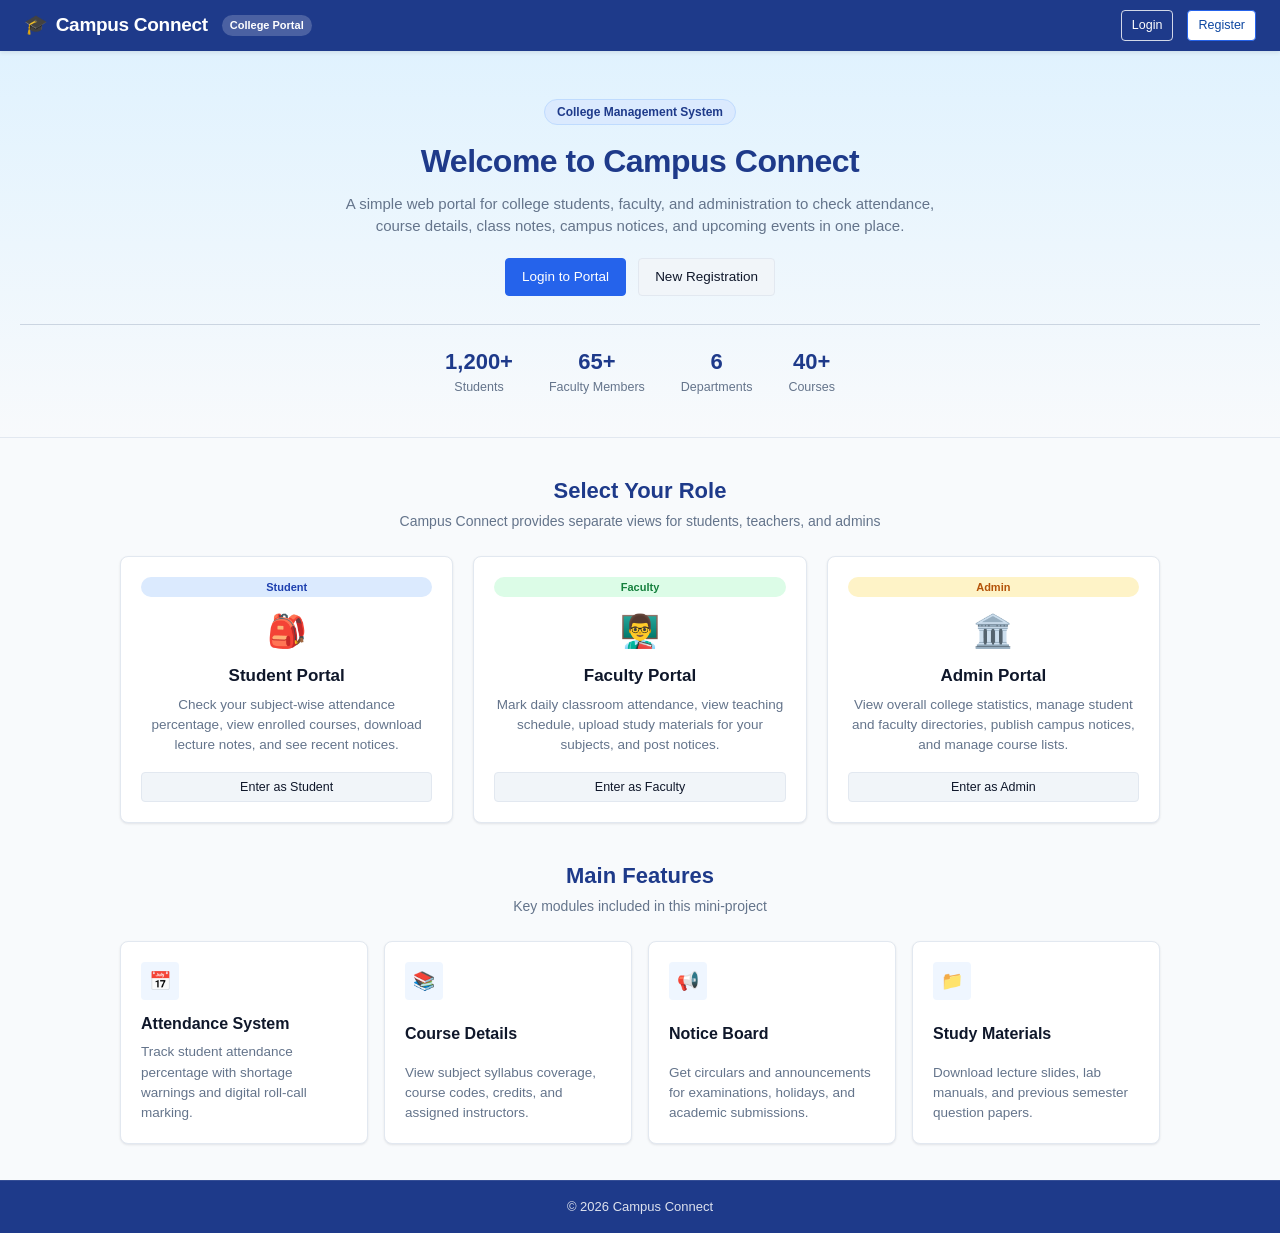
==== index.html @ 81082ef9 "Campus Connect 50% Frontend" ====
<!DOCTYPE html>
<html lang="en">

<head>
  <meta charset="UTF-8">
  <meta name="viewport" content="width=device-width, initial-scale=1.0">
  <title>Campus Connect - College Portal</title>
  <link rel="stylesheet" href="css/style.css?v=50">
</head>

<body>

  <!-- Topbar -->
  <header class="topbar">
    <div class="brand-wrap">
      <a href="index.html" class="logo">
        <span>🎓</span>
        <span>Campus Connect</span>
      </a>
      <span class="logo-badge">College Portal</span>
    </div>

    <div class="topbar-actions">
      <a href="login.html" class="btn btn-outline btn-sm">Login</a>
      <a href="register.html" class="btn btn-filled btn-sm" style="background: #ffffff; color: #0d47a1;">Register</a>
    </div>
  </header>

  <!-- Hero Section -->
  <section class="hero">
    <span class="hero-pill">College Management System</span>
    <h2>Welcome to Campus Connect</h2>
    <p>
      A simple web portal for college students, faculty, and administration to check attendance,
      course details, class notes, campus notices, and upcoming events in one place.
    </p>

    <div class="hero-btns">
      <a href="login.html" class="btn btn-filled">Login to Portal</a>
      <a href="register.html" class="btn btn-secondary">New Registration</a>
    </div>

    <!-- Quick Stats Strip -->
    <div class="stats-strip">
      <div class="stat-item">
        <div class="stat-number">1,200+</div>
        <div class="stat-label">Students</div>
      </div>
      <div class="stat-item">
        <div class="stat-number">65+</div>
        <div class="stat-label">Faculty Members</div>
      </div>
      <div class="stat-item">
        <div class="stat-number">6</div>
        <div class="stat-label">Departments</div>
      </div>
      <div class="stat-item">
        <div class="stat-number">40+</div>
        <div class="stat-label">Courses</div>
      </div>
    </div>
  </section>

  <!-- Three Roles Section -->
  <section class="home-section">
    <div class="section-title">
      <h3>Select Your Role</h3>
      <p>Campus Connect provides separate views for students, teachers, and admins</p>
    </div>

    <div class="grid-3">
      <!-- Student Role Card -->
      <div class="role-card">
        <span class="role-badge-tag tag-student">Student</span>
        <div style="font-size: 32px; margin-bottom: 8px;">🎒</div>
        <h4>Student Portal</h4>
        <p>Check your subject-wise attendance percentage, view enrolled courses, download lecture notes, and see recent
          notices.</p>
        <a href="login.html" class="btn btn-secondary btn-sm full-width"
          onclick="localStorage.setItem('campus_role', 'student')">Enter as Student</a>
      </div>

      <!-- Faculty Role Card -->
      <div class="role-card">
        <span class="role-badge-tag tag-faculty">Faculty</span>
        <div style="font-size: 32px; margin-bottom: 8px;">👨‍🏫</div>
        <h4>Faculty Portal</h4>
        <p>Mark daily classroom attendance, view teaching schedule, upload study materials for your subjects, and post
          notices.</p>
        <a href="login.html" class="btn btn-secondary btn-sm full-width"
          onclick="localStorage.setItem('campus_role', 'faculty')">Enter as Faculty</a>
      </div>

      <!-- Admin Role Card -->
      <div class="role-card">
        <span class="role-badge-tag tag-admin">Admin</span>
        <div style="font-size: 32px; margin-bottom: 8px;">🏛️</div>
        <h4>Admin Portal</h4>
        <p>View overall college statistics, manage student and faculty directories, publish campus notices, and manage
          course lists.</p>
        <a href="login.html" class="btn btn-secondary btn-sm full-width"
          onclick="localStorage.setItem('campus_role', 'admin')">Enter as Admin</a>
      </div>
    </div>
  </section>

  <!-- Features Section -->
  <section class="home-section" style="padding-top: 0;">
    <div class="section-title">
      <h3>Main Features</h3>
      <p>Key modules included in this mini-project</p>
    </div>

    <div class="grid-4">
      <div class="feature-card">
        <div class="feature-icon">📅</div>
        <h4>Attendance System</h4>
        <p>Track student attendance percentage with shortage warnings and digital roll-call marking.</p>
      </div>

      <div class="feature-card">
        <div class="feature-icon">📚</div>
        <h4>Course Details</h4>
        <p>View subject syllabus coverage, course codes, credits, and assigned instructors.</p>
      </div>

      <div class="feature-card">
        <div class="feature-icon">📢</div>
        <h4>Notice Board</h4>
        <p>Get circulars and announcements for examinations, holidays, and academic submissions.</p>
      </div>

      <div class="feature-card">
        <div class="feature-icon">📁</div>
        <h4>Study Materials</h4>
        <p>Download lecture slides, lab manuals, and previous semester question papers.</p>
      </div>
    </div>
  </section>

  <!-- Footer -->
  <footer class="footer">
    <p>&copy; 2026 Campus Connect</p>
  </footer>

  <script src="js/script.js?v=50"></script>
</body>

</html>
---- css/style.css ----
/* =========================================================
   Campus Connect - College Portal Stylesheet
   Clean, modern, professional engineering mini-project UI.
   ========================================================= */

:root {
  --primary: #1e3a8a;        /* Deep Academic Navy */
  --primary-hover: #172554;  /* Darker Navy */
  --primary-light: #eff6ff;  /* Soft Blue Background Tint */
  --accent: #2563eb;         /* Clean Royal Blue Accent */
  --accent-hover: #1d4ed8;   /* Darker Blue */
  
  --bg-page: #f8fafc;        /* Slate 50 Neutral Background */
  --bg-card: #ffffff;        /* Pure White Card */
  --bg-subtle: #f1f5f9;      /* Slate 100 Background */
  
  --text-main: #0f172a;      /* Dark Slate Heading */
  --text-body: #334155;      /* Slate 700 Body Text */
  --text-muted: #64748b;     /* Slate 500 Subtitle / Label */
  
  --border: #e2e8f0;         /* Slate 200 Border */
  --border-focus: #3b82f6;   /* Focus Outline */
  
  --success: #15803d;        /* Forest Green */
  --success-bg: #dcfce7;     /* Light Green */
  --warning: #b45309;        /* Amber Orange */
  --warning-bg: #fef3c7;     /* Light Amber */
  --danger: #b91c1c;         /* Crimson Red */
  --danger-bg: #fee2e2;      /* Light Red */
  --info: #0369a1;           /* Ocean Blue */
  --info-bg: #e0f2fe;        /* Light Ocean */
  
  --radius-sm: 4px;
  --radius-md: 8px;
  --radius-lg: 12px;
  --radius-full: 9999px;
  
  --shadow-sm: 0 1px 3px rgba(15, 23, 42, 0.06), 0 1px 2px rgba(15, 23, 42, 0.04);
  --shadow-md: 0 4px 6px -1px rgba(15, 23, 42, 0.08), 0 2px 4px -2px rgba(15, 23, 42, 0.04);
}

/* Base Reset & Typography */
* {
  margin: 0;
  padding: 0;
  box-sizing: border-box;
  font-family: -apple-system, BlinkMacSystemFont, "Segoe UI", Roboto, "Helvetica Neue", Arial, sans-serif;
}

body {
  background-color: var(--bg-page);
  color: var(--text-body);
  line-height: 1.5;
  min-height: 100vh;
  display: flex;
  flex-direction: column;
  -webkit-font-smoothing: antialiased;
}

a {
  text-decoration: none;
  color: inherit;
}

/* =========================================================
   Topbar / Header
   ========================================================= */
.topbar {
  background-color: var(--primary);
  color: #ffffff;
  padding: 10px 24px;
  display: flex;
  align-items: center;
  justify-content: space-between;
  position: sticky;
  top: 0;
  z-index: 50;
  box-shadow: 0 2px 4px rgba(0, 0, 0, 0.08);
}

.brand-wrap,
.topbar-actions {
  display: flex;
  align-items: center;
  gap: 14px;
}

.logo {
  font-size: 19px;
  font-weight: 700;
  color: #ffffff;
  display: flex;
  align-items: center;
  gap: 8px;
  letter-spacing: -0.3px;
}

.logo-badge {
  font-size: 11px;
  font-weight: 600;
  background-color: rgba(255, 255, 255, 0.2);
  padding: 2px 8px;
  border-radius: var(--radius-full);
}

.menu-btn {
  font-size: 18px;
  cursor: pointer;
  display: none;
  background: rgba(255, 255, 255, 0.15);
  border: 1px solid rgba(255, 255, 255, 0.25);
  border-radius: var(--radius-sm);
  padding: 3px 8px;
  color: #ffffff;
  user-select: none;
}

.role-switch-box {
  display: flex;
  align-items: center;
  gap: 6px;
  background-color: rgba(255, 255, 255, 0.15);
  padding: 4px 10px;
  border-radius: var(--radius-full);
  font-size: 12.5px;
  border: 1px solid rgba(255, 255, 255, 0.2);
}

.role-switch-box select {
  background: transparent;
  color: #ffffff;
  border: none;
  font-weight: 600;
  cursor: pointer;
  outline: none;
  font-size: 12.5px;
}

.role-switch-box select option {
  color: var(--text-main);
  background: #ffffff;
}

.user-chip {
  display: flex;
  align-items: center;
  gap: 8px;
  background-color: rgba(255, 255, 255, 0.15);
  padding: 4px 12px;
  border-radius: var(--radius-full);
  font-size: 13px;
  border: 1px solid rgba(255, 255, 255, 0.2);
  transition: background-color 0.2s;
}

.user-chip:hover {
  background-color: rgba(255, 255, 255, 0.25);
}

.user-avatar-mini {
  width: 24px;
  height: 24px;
  background-color: #ffffff;
  color: var(--primary);
  border-radius: var(--radius-full);
  display: flex;
  align-items: center;
  justify-content: center;
  font-weight: 700;
  font-size: 12px;
}

/* =========================================================
   Buttons
   ========================================================= */
.btn {
  display: inline-flex;
  align-items: center;
  justify-content: center;
  gap: 6px;
  padding: 8px 16px;
  border-radius: var(--radius-sm);
  border: 1px solid transparent;
  font-size: 13.5px;
  font-weight: 500;
  cursor: pointer;
  transition: all 0.15s ease;
  user-select: none;
}

.btn:active {
  transform: translateY(1px);
}

.btn-primary,
.btn-filled {
  background-color: var(--accent);
  color: #ffffff;
  border-color: var(--accent);
}

.btn-primary:hover,
.btn-filled:hover {
  background-color: var(--accent-hover);
  border-color: var(--accent-hover);
}

.btn-secondary {
  background-color: var(--bg-subtle);
  color: var(--text-main);
  border: 1px solid var(--border);
}

.btn-secondary:hover {
  background-color: #e2e8f0;
  border-color: #cbd5e1;
}

.btn-outline {
  background: transparent;
  color: #ffffff;
  border: 1px solid rgba(255, 255, 255, 0.8);
}

.btn-outline:hover {
  background-color: #ffffff;
  color: var(--primary);
}

.btn-sm {
  padding: 5px 10px;
  font-size: 12.5px;
}

.btn-success { background-color: var(--success); color: #ffffff; }
.btn-success:hover { background-color: #166534; }

.btn-danger { background-color: var(--danger); color: #ffffff; }
.btn-danger:hover { background-color: #991b1b; }

.btn-warning { background-color: var(--warning); color: #ffffff; }
.btn-warning:hover { background-color: #92400e; }

.full-width {
  width: 100%;
}

/* =========================================================
   Home / Landing Page
   ========================================================= */
.hero {
  text-align: center;
  padding: 48px 20px 40px;
  background: linear-gradient(180deg, #e0f2fe 0%, #f8fafc 100%);
  border-bottom: 1px solid var(--border);
}

.hero-pill {
  display: inline-block;
  background-color: #dbeafe;
  color: var(--primary);
  font-size: 12px;
  font-weight: 600;
  padding: 3px 12px;
  border-radius: var(--radius-full);
  margin-bottom: 12px;
  border: 1px solid #bfdbfe;
}

.hero h2 {
  font-size: 32px;
  color: var(--primary);
  font-weight: 700;
  margin-bottom: 8px;
  letter-spacing: -0.5px;
}

.hero p {
  max-width: 620px;
  margin: 0 auto 20px auto;
  color: var(--text-muted);
  font-size: 15px;
}

.hero-btns {
  display: flex;
  gap: 12px;
  justify-content: center;
  margin-bottom: 28px;
}

.stats-strip {
  display: flex;
  justify-content: center;
  gap: 36px;
  padding-top: 20px;
  border-top: 1px solid #cbd5e1;
  flex-wrap: wrap;
}

.stat-item {
  text-align: center;
}

.stat-number {
  font-size: 22px;
  font-weight: 700;
  color: var(--primary);
}

.stat-label {
  font-size: 12.5px;
  color: var(--text-muted);
}

.home-section {
  max-width: 1080px;
  margin: 0 auto;
  padding: 36px 20px;
}

.section-title {
  text-align: center;
  margin-bottom: 24px;
}

.section-title h3 {
  font-size: 22px;
  color: var(--primary);
  font-weight: 700;
  margin-bottom: 4px;
}

.section-title p {
  color: var(--text-muted);
  font-size: 14px;
}

/* =========================================================
   Grids & Cards
   ========================================================= */
.grid-2 { display: grid; grid-template-columns: repeat(2, 1fr); gap: 20px; }
.grid-3 { display: grid; grid-template-columns: repeat(3, 1fr); gap: 20px; }
.grid-4 { display: grid; grid-template-columns: repeat(4, 1fr); gap: 16px; }

.card,
.feature-card,
.role-card {
  background-color: var(--bg-card);
  padding: 20px;
  border-radius: var(--radius-md);
  border: 1px solid var(--border);
  box-shadow: var(--shadow-sm);
  display: flex;
  flex-direction: column;
  justify-content: space-between;
  transition: border-color 0.2s, box-shadow 0.2s;
}

.card:hover,
.feature-card:hover,
.role-card:hover {
  border-color: #cbd5e1;
  box-shadow: var(--shadow-md);
}

.feature-icon {
  width: 38px;
  height: 38px;
  background-color: var(--primary-light);
  color: var(--accent);
  border-radius: var(--radius-sm);
  display: flex;
  align-items: center;
  justify-content: center;
  font-size: 18px;
  margin-bottom: 12px;
}

.feature-card h4 {
  font-size: 16px;
  color: var(--text-main);
  margin-bottom: 6px;
  font-weight: 600;
}

.feature-card p,
.role-card p {
  font-size: 13.5px;
  color: var(--text-muted);
  line-height: 1.5;
}

.role-card {
  text-align: center;
}

.role-card h4 {
  font-size: 17px;
  color: var(--text-main);
  margin-bottom: 6px;
  font-weight: 600;
}

.role-card p {
  margin-bottom: 16px;
}

.role-badge-tag {
  display: inline-block;
  padding: 2px 8px;
  font-size: 11px;
  font-weight: 600;
  border-radius: var(--radius-full);
  margin-bottom: 10px;
}

.tag-student { background-color: #dbeafe; color: #1e40af; }
.tag-faculty { background-color: var(--success-bg); color: var(--success); }
.tag-admin { background-color: var(--warning-bg); color: var(--warning); }

/* =========================================================
   Dashboard & Portal Layout
   ========================================================= */
.dashboard-wrap {
  display: flex;
  flex: 1;
}

/* Sidebar */
.sidebar {
  width: 230px;
  background-color: var(--bg-card);
  border-right: 1px solid var(--border);
  padding: 16px 0;
  display: flex;
  flex-direction: column;
  flex-shrink: 0;
}

.sidebar-heading {
  font-size: 11px;
  text-transform: uppercase;
  color: var(--text-muted);
  font-weight: 700;
  padding: 6px 18px;
  letter-spacing: 0.5px;
}

.sidebar-nav {
  display: flex;
  flex-direction: column;
  gap: 2px;
  padding: 0 8px;
}

.sidebar a {
  padding: 8px 12px;
  border-radius: var(--radius-sm);
  display: flex;
  align-items: center;
  gap: 10px;
  font-size: 13.5px;
  color: var(--text-body);
  font-weight: 500;
  border-left: 3px solid transparent;
  transition: all 0.15s ease;
}

.sidebar a:hover {
  background-color: var(--bg-subtle);
  color: var(--primary);
  padding-left: 14px;
}

.sidebar a.active {
  background-color: var(--primary-light);
  color: var(--primary);
  font-weight: 600;
  border-left-color: var(--accent);
  padding-left: 14px;
}

.sidebar-icon {
  font-size: 15px;
  width: 18px;
  text-align: center;
}

.sidebar-overlay {
  display: none;
  position: fixed;
  inset: 0;
  background: rgba(15, 23, 42, 0.45);
  backdrop-filter: blur(1px);
  z-index: 45;
}

.sidebar-overlay.active {
  display: block;
}

/* Main Content Area */
.main-content {
  flex: 1;
  padding: 24px;
  max-width: 1200px;
  margin: 0 auto;
  width: 100%;
}

.page-header {
  display: flex;
  justify-content: space-between;
  align-items: center;
  margin-bottom: 20px;
  flex-wrap: wrap;
  gap: 10px;
}

.page-header h2 {
  font-size: 22px;
  color: var(--text-main);
  font-weight: 700;
}

.page-header p {
  font-size: 13.5px;
  color: var(--text-muted);
}

/* Welcome Banner */
.welcome-banner {
  background: linear-gradient(135deg, var(--primary) 0%, #2563eb 100%);
  color: #ffffff;
  padding: 20px 24px;
  border-radius: var(--radius-md);
  margin-bottom: 20px;
  display: flex;
  justify-content: space-between;
  align-items: center;
  flex-wrap: wrap;
  gap: 12px;
  box-shadow: var(--shadow-sm);
}

.welcome-text h3 {
  font-size: 20px;
  font-weight: 700;
  margin-bottom: 2px;
}

.welcome-text p {
  font-size: 13.5px;
  opacity: 0.9;
}

.welcome-meta {
  display: flex;
  gap: 14px;
  background: rgba(255, 255, 255, 0.18);
  padding: 8px 14px;
  border-radius: var(--radius-sm);
  font-size: 12.5px;
}

/* Stat Cards */
.card-grid {
  display: grid;
  grid-template-columns: repeat(4, 1fr);
  gap: 16px;
  margin-bottom: 20px;
}

.stat-card {
  background-color: var(--bg-card);
  padding: 16px;
  border-radius: var(--radius-md);
  border: 1px solid var(--border);
  border-top: 3px solid var(--accent);
  box-shadow: var(--shadow-sm);
}

.stat-card.stat-green { border-top-color: var(--success); }
.stat-card.stat-amber { border-top-color: var(--warning); }
.stat-card.stat-purple { border-top-color: #7c3aed; }

.stat-card-header {
  font-size: 12px;
  color: var(--text-muted);
  font-weight: 600;
  text-transform: uppercase;
}

.stat-card-value {
  font-size: 24px;
  font-weight: 700;
  color: var(--text-main);
  margin: 4px 0 2px;
}

.stat-card-desc {
  font-size: 12px;
  color: var(--text-muted);
}

.card-header-row {
  display: flex;
  justify-content: space-between;
  align-items: center;
  margin-bottom: 14px;
  padding-bottom: 10px;
  border-bottom: 1px solid var(--border);
}

.card-header-row h3 {
  font-size: 16px;
  font-weight: 700;
  color: var(--text-main);
}

/* Badges */
.badge {
  display: inline-flex;
  align-items: center;
  padding: 2px 8px;
  border-radius: var(--radius-full);
  font-size: 11.5px;
  font-weight: 600;
}

.badge-primary { background-color: var(--primary-light); color: var(--accent); }
.badge-success { background-color: var(--success-bg); color: var(--success); }
.badge-warning { background-color: var(--warning-bg); color: var(--warning); }
.badge-danger { background-color: var(--danger-bg); color: var(--danger); }
.badge-info { background-color: var(--info-bg); color: var(--info); }
.badge-secondary { background-color: var(--bg-subtle); color: var(--text-muted); }

/* List Items (Notices, Events, Schedule) */
.item-list {
  display: flex;
  flex-direction: column;
  gap: 10px;
}

.list-item {
  padding: 10px 12px;
  border-radius: var(--radius-sm);
  background-color: var(--bg-page);
  border: 1px solid var(--border);
  display: flex;
  justify-content: space-between;
  align-items: center;
  transition: all 0.15s;
}

.list-item:hover {
  background-color: var(--bg-card);
  border-color: #cbd5e1;
}

.list-item-main h4 {
  font-size: 14px;
  font-weight: 600;
  color: var(--text-main);
  margin-bottom: 2px;
}

.list-item-main p {
  font-size: 12.5px;
  color: var(--text-muted);
}

.list-item-date {
  font-size: 11.5px;
  color: var(--text-muted);
  flex-shrink: 0;
  margin-left: 10px;
}

/* =========================================================
   Tables
   ========================================================= */
.table-container {
  background-color: var(--bg-card);
  border-radius: var(--radius-md);
  border: 1px solid var(--border);
  box-shadow: var(--shadow-sm);
  overflow-x: auto;
}

.data-table {
  width: 100%;
  border-collapse: collapse;
  font-size: 13.5px;
}

.data-table th {
  background-color: var(--bg-subtle);
  padding: 10px 14px;
  color: var(--text-muted);
  font-size: 12px;
  font-weight: 600;
  text-transform: uppercase;
  border-bottom: 1px solid var(--border);
  text-align: left;
}

.data-table td {
  padding: 11px 14px;
  border-bottom: 1px solid var(--border);
  color: var(--text-body);
}

.data-table tbody tr:hover {
  background-color: var(--primary-light);
}

.data-table tbody tr:last-child td {
  border-bottom: none;
}

/* Filter & Search Bar */
.filter-bar {
  display: flex;
  gap: 10px;
  align-items: center;
  margin-bottom: 16px;
  flex-wrap: wrap;
}

.search-input-wrap {
  position: relative;
  flex: 1;
  min-width: 200px;
}

.search-input-wrap input {
  width: 100%;
  padding: 8px 10px 8px 32px;
  border: 1px solid var(--border);
  border-radius: var(--radius-sm);
  font-size: 13.5px;
  outline: none;
  background-color: var(--bg-card);
}

.search-input-wrap input:focus {
  border-color: var(--border-focus);
  box-shadow: 0 0 0 3px rgba(37, 99, 235, 0.1);
}

.search-icon {
  position: absolute;
  left: 10px;
  top: 50%;
  transform: translateY(-50%);
  color: var(--text-muted);
  font-size: 13px;
}

/* =========================================================
   Forms & Authentication
   ========================================================= */
.form-section {
  display: flex;
  justify-content: center;
  align-items: center;
  padding: 40px 20px;
  flex: 1;
}

.form-box {
  background-color: var(--bg-card);
  padding: 28px;
  border-radius: var(--radius-lg);
  border: 1px solid var(--border);
  box-shadow: var(--shadow-md);
  width: 100%;
  max-width: 420px;
}

.form-header {
  text-align: center;
  margin-bottom: 18px;
}

.form-header h2 {
  font-size: 22px;
  font-weight: 700;
  color: var(--primary);
}

.form-header p {
  font-size: 13.5px;
  color: var(--text-muted);
}

.role-tabs {
  display: flex;
  background-color: var(--bg-subtle);
  padding: 3px;
  border-radius: var(--radius-sm);
  margin-bottom: 16px;
  border: 1px solid var(--border);
}

.role-tab {
  flex: 1;
  text-align: center;
  padding: 7px 4px;
  font-size: 12.5px;
  font-weight: 600;
  color: var(--text-muted);
  border-radius: var(--radius-sm);
  cursor: pointer;
  transition: all 0.15s;
}

.role-tab.active {
  background-color: var(--bg-card);
  color: var(--accent);
  box-shadow: var(--shadow-sm);
}

.form-group {
  margin-bottom: 14px;
}

.form-group label {
  display: block;
  font-size: 13px;
  font-weight: 600;
  margin-bottom: 4px;
  color: var(--text-main);
}

.form-input,
.form-select,
.form-box input,
.form-box select {
  width: 100%;
  padding: 9px 10px;
  border: 1px solid var(--border);
  border-radius: var(--radius-sm);
  font-size: 13.5px;
  background-color: var(--bg-card);
  color: var(--text-main);
  outline: none;
  transition: border-color 0.15s, box-shadow 0.15s;
}

.form-input:focus,
.form-select:focus,
.form-box input:focus,
.form-box select:focus {
  border-color: var(--border-focus);
  box-shadow: 0 0 0 3px rgba(37, 99, 235, 0.1);
}

.password-box {
  position: relative;
}

.toggle-pass {
  position: absolute;
  right: 10px;
  top: 50%;
  transform: translateY(-50%);
  font-size: 12px;
  color: var(--accent);
  cursor: pointer;
  font-weight: 600;
  user-select: none;
}

.demo-credentials-box {
  background-color: var(--bg-subtle);
  border: 1px dashed var(--border);
  border-radius: var(--radius-sm);
  padding: 8px 10px;
  margin-top: 12px;
  font-size: 11.5px;
  color: var(--text-muted);
}

.demo-btn-row {
  display: flex;
  gap: 4px;
  margin-top: 6px;
}

.demo-badge-btn {
  background-color: var(--bg-card);
  border: 1px solid var(--border);
  padding: 2px 8px;
  border-radius: var(--radius-sm);
  font-size: 11px;
  cursor: pointer;
  color: var(--accent);
  font-weight: 500;
}

.demo-badge-btn:hover {
  background-color: var(--primary-light);
}

.error-msg { color: var(--danger); font-size: 12.5px; margin-top: 6px; }
.success-msg { color: var(--success); font-size: 12.5px; margin-top: 6px; }
.link-text { text-align: center; margin-top: 14px; font-size: 13px; color: var(--text-muted); }
.link-text a { color: var(--accent); font-weight: 600; }

/* =========================================================
   Profile Page
   ========================================================= */
.profile-grid {
  display: grid;
  grid-template-columns: 280px 1fr;
  gap: 20px;
}

.profile-card {
  background-color: var(--bg-card);
  padding: 24px;
  border-radius: var(--radius-md);
  border: 1px solid var(--border);
  box-shadow: var(--shadow-sm);
  text-align: center;
}

.profile-pic {
  width: 100px;
  height: 100px;
  border-radius: var(--radius-full);
  object-fit: cover;
  border: 3px solid var(--primary-light);
  margin-bottom: 10px;
}

.profile-name {
  font-size: 18px;
  font-weight: 700;
  margin-bottom: 4px;
  color: var(--text-main);
}

.profile-detail-row {
  display: flex;
  justify-content: space-between;
  padding: 7px 0;
  border-bottom: 1px solid var(--border);
  font-size: 13px;
}

.profile-detail-row:last-child {
  border-bottom: none;
}

.profile-detail-label {
  color: var(--text-muted);
}

.profile-detail-val {
  font-weight: 600;
  color: var(--text-main);
}

/* =========================================================
   Modals
   ========================================================= */
.modal-overlay {
  display: none;
  position: fixed;
  inset: 0;
  background: rgba(15, 23, 42, 0.45);
  backdrop-filter: blur(1px);
  z-index: 60;
  align-items: center;
  justify-content: center;
  padding: 16px;
}

.modal-overlay.active {
  display: flex;
}

.modal-box {
  background-color: var(--bg-card);
  width: 100%;
  max-width: 460px;
  border-radius: var(--radius-md);
  border: 1px solid var(--border);
  box-shadow: var(--shadow-md);
  overflow: hidden;
}

.modal-header {
  padding: 14px 16px;
  border-bottom: 1px solid var(--border);
  display: flex;
  justify-content: space-between;
  align-items: center;
}

.modal-header h3 {
  font-size: 16px;
  font-weight: 700;
  color: var(--primary);
}

.modal-close {
  cursor: pointer;
  font-size: 18px;
  color: var(--text-muted);
}

.modal-body {
  padding: 16px;
}

.modal-footer {
  padding: 12px 16px;
  border-top: 1px solid var(--border);
  background-color: var(--bg-subtle);
  display: flex;
  justify-content: flex-end;
  gap: 8px;
}

/* Progress bar */
.progress-bar-bg {
  width: 100%;
  height: 6px;
  background-color: var(--bg-subtle);
  border-radius: var(--radius-full);
  overflow: hidden;
  margin-top: 6px;
}

.progress-bar-fill {
  height: 100%;
  background-color: var(--accent);
  border-radius: var(--radius-full);
}

.progress-green { background-color: var(--success); }
.progress-amber { background-color: var(--warning); }

/* =========================================================
   Footer
   ========================================================= */
.footer {
  background-color: var(--primary);
  color: rgba(255, 255, 255, 0.85);
  text-align: center;
  padding: 16px;
  font-size: 13px;
  margin-top: auto;
  border-top: 1px solid rgba(255, 255, 255, 0.1);
}

/* =========================================================
   Responsive Breakpoints
   ========================================================= */
@media (max-width: 900px) {
  .card-grid { grid-template-columns: repeat(2, 1fr); }
  .grid-3, .grid-4 { grid-template-columns: repeat(2, 1fr); }
  .profile-grid { grid-template-columns: 1fr; }
}

@media (max-width: 768px) {
  .menu-btn { display: block; }
  .sidebar {
    position: fixed;
    top: 0;
    left: -240px;
    height: 100vh;
    z-index: 55;
    transition: left 0.25s ease;
    width: 230px;
    box-shadow: 2px 0 8px rgba(0, 0, 0, 0.15);
  }
  .sidebar.open { left: 0; }
  .main-content { padding: 16px; }
  .card-grid, .grid-2, .grid-3, .grid-4 { grid-template-columns: 1fr; }
  .hero h2 { font-size: 24px; }
  .topbar-actions .user-chip span { display: none; }
}
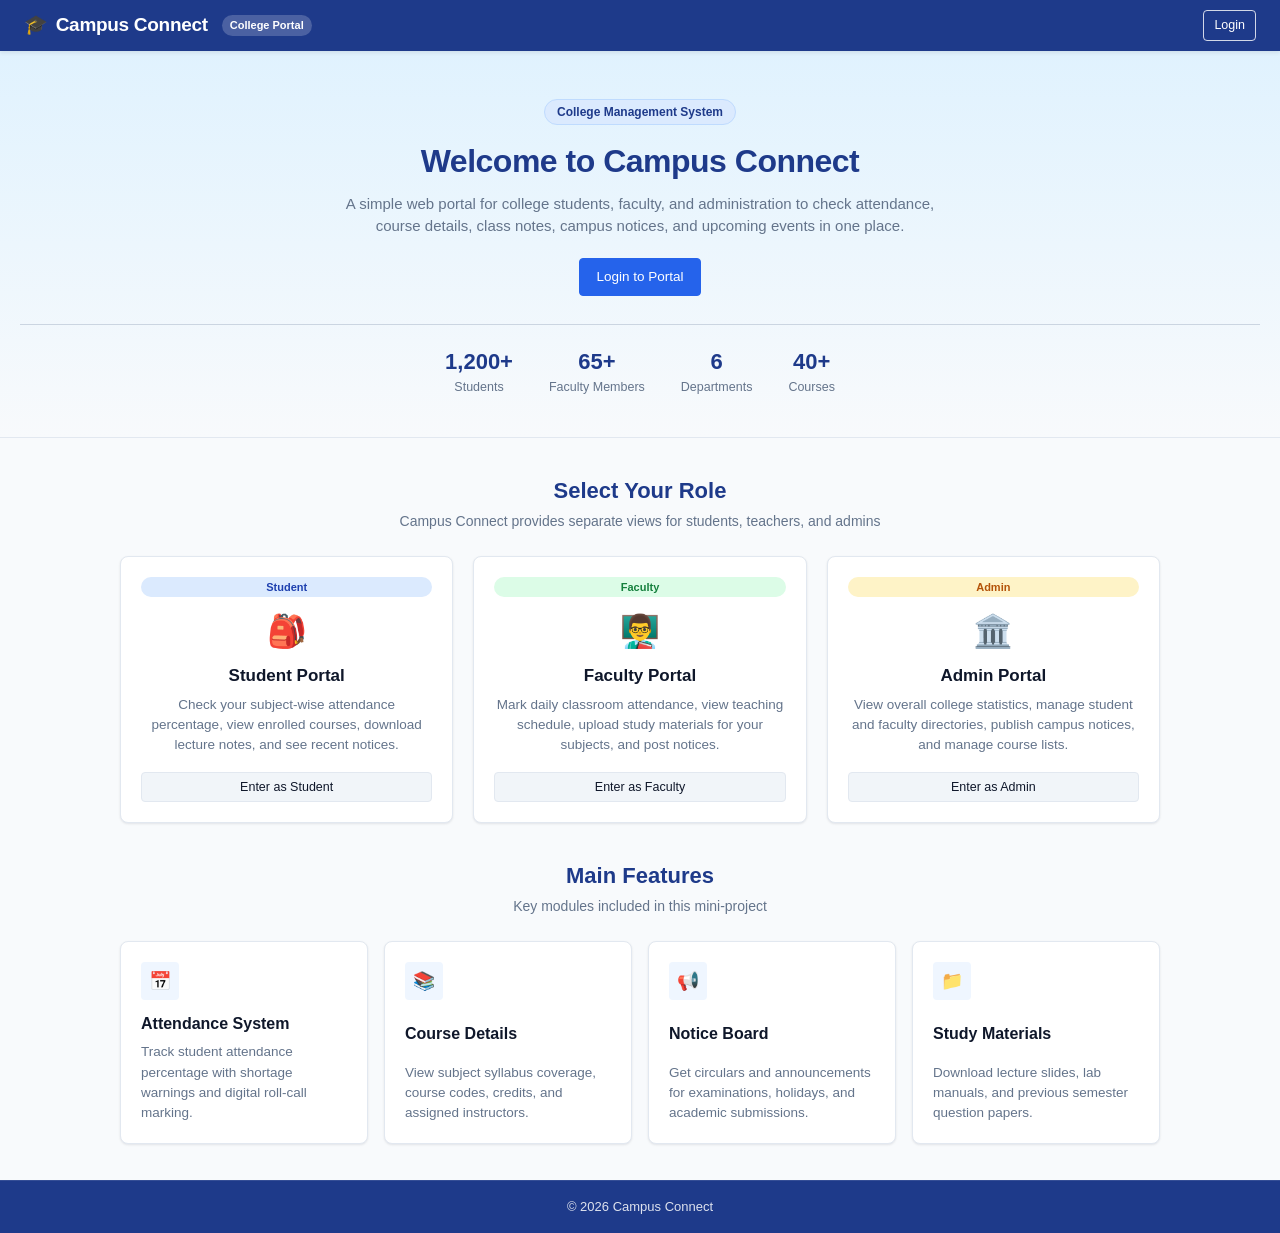
==== commit 152bde6e: "Remove registration and 1-click demo prefill options" ====
--- a/index.html
+++ b/index.html
@@ -22,7 +22,6 @@
 
     <div class="topbar-actions">
       <a href="login.html" class="btn btn-outline btn-sm">Login</a>
-      <a href="register.html" class="btn btn-filled btn-sm" style="background: #ffffff; color: #0d47a1;">Register</a>
     </div>
   </header>
 
@@ -37,7 +36,6 @@
 
     <div class="hero-btns">
       <a href="login.html" class="btn btn-filled">Login to Portal</a>
-      <a href="register.html" class="btn btn-secondary">New Registration</a>
     </div>
 
     <!-- Quick Stats Strip -->
